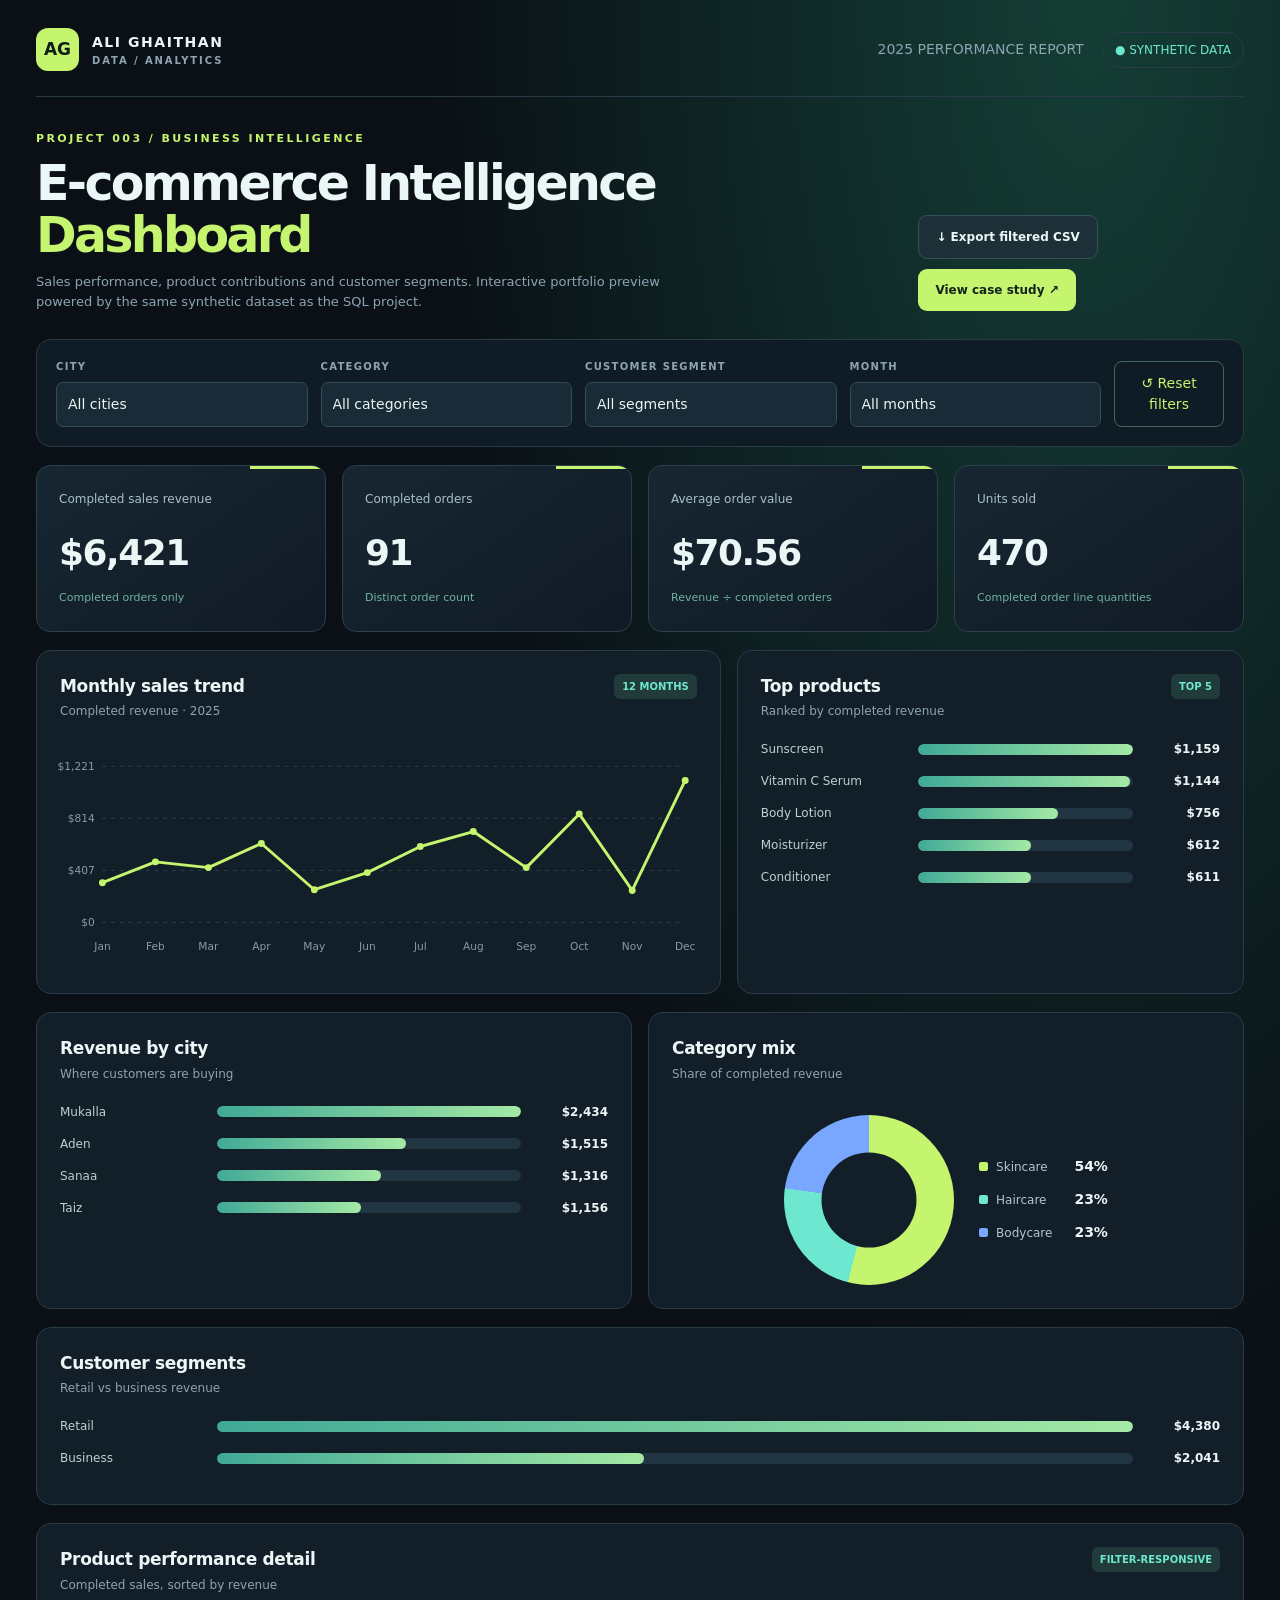
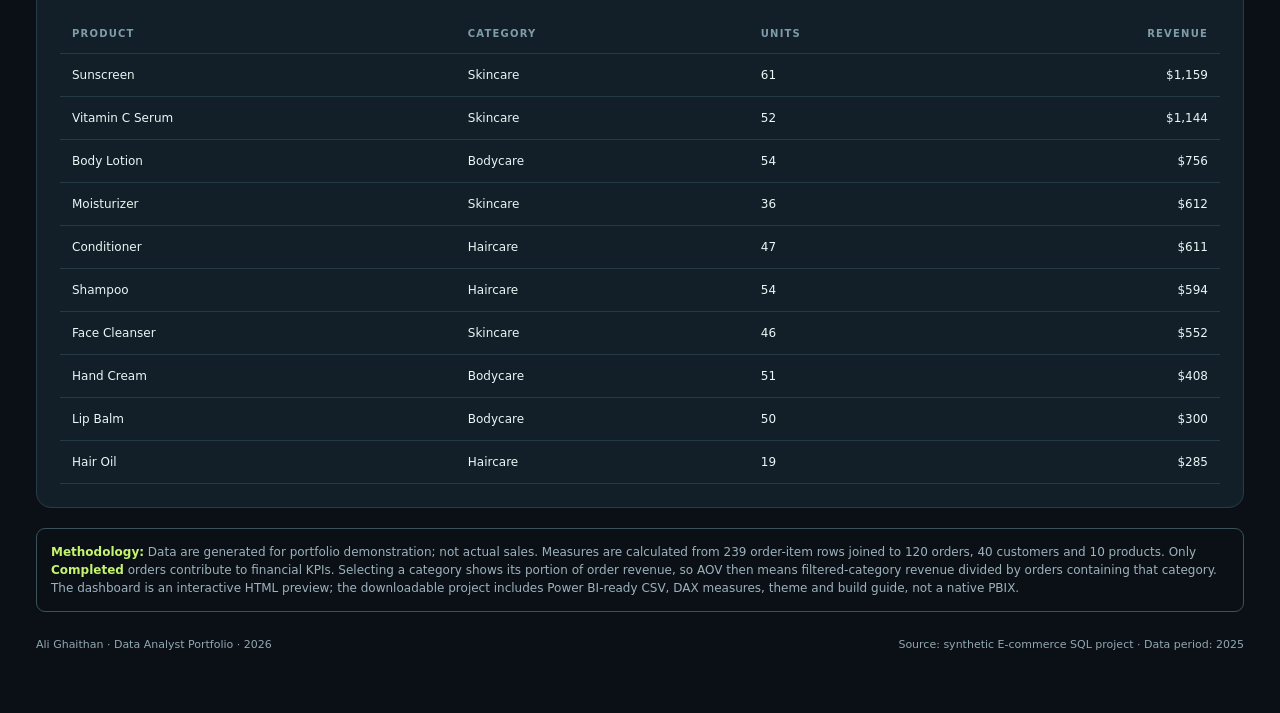
==== dashboard/ecommerce-powerbi-preview.html @ e49238be "Add interactive E-commerce dashboard preview for Project 003" ====
<!DOCTYPE html><html lang="en"><head><meta charset="utf-8"><meta name="viewport" content="width=device-width,initial-scale=1"><title>E-commerce Intelligence Dashboard | Ali Ghaithan</title><meta name="description" content="Interactive synthetic e-commerce sales dashboard by Ali Ghaithan: KPIs, monthly performance, top products and city analysis.">
<style>
:root{color-scheme:dark;--bg:#0a1016;--card:#121e28;--panel:#111c26;--stroke:#293b49;--ink:#ebf6f6;--muted:#8da4b3;--lime:#c5f46e;--aqua:#6de7cf;--gold:#f3ca7f;--blue:#79a7ff;--track:#223543}*{box-sizing:border-box}html{scroll-behavior:smooth}body{margin:0;background:radial-gradient(ellipse at 85% 0%,#143e35 0,transparent 43%),var(--bg);font:14px/1.5 'Segoe UI',Inter,system-ui,sans-serif;color:var(--ink)}a{color:inherit;text-decoration:none}button,select{font:inherit}button{cursor:pointer}.wrap{max-width:1440px;margin:auto;padding:28px 36px 60px}.top{display:flex;align-items:center;justify-content:space-between;border-bottom:1px solid var(--stroke);padding-bottom:25px;gap:15px}.brand{display:flex;gap:13px;align-items:center;font-weight:800;letter-spacing:.11em}.mark{display:grid;place-items:center;border-radius:12px;width:43px;height:43px;background:var(--lime);color:#0e1d15;font-size:17px;letter-spacing:0}.brand small{font-size:10px;color:var(--muted);display:block;letter-spacing:.19em;font-weight:600}.topright{color:var(--muted);display:flex;gap:18px;align-items:center}.pill{border:1px solid var(--stroke);border-radius:100px;padding:8px 12px;font-size:12px;color:var(--aqua)}.hero{display:flex;justify-content:space-between;gap:30px;align-items:end;padding:34px 0 28px}.eyebrow{color:var(--lime);font-size:11px;letter-spacing:.22em;font-weight:800}.hero h1{font-size:clamp(29px,4vw,49px);letter-spacing:-.055em;line-height:1.07;margin:10px 0}.hero p{color:var(--muted);margin:0;font-size:13px;max-width:650px}.actions{display:flex;gap:10px;flex-wrap:wrap}.btn{background:var(--lime);color:#14231c;border:0;padding:12px 17px;border-radius:9px;font-size:12px;font-weight:800}.btn.secondary{background:#1d3037;color:var(--ink);border:1px solid #37505b}.filters{display:grid;grid-template-columns:repeat(4,minmax(0,1fr)) 110px;gap:13px;background:#101c25;border:1px solid var(--stroke);border-radius:15px;padding:19px;margin-bottom:18px}.selectbox label{display:block;color:var(--muted);font-size:10px;font-weight:800;text-transform:uppercase;letter-spacing:.13em;margin-bottom:8px}select{width:100%;background:#192b36;color:#e8f5f3;border:1px solid #354b59;border-radius:7px;padding:11px;appearance:none}.reset{align-self:end;color:var(--lime);border:1px solid #416558;border-radius:8px;background:transparent;padding:11px}.kpis{display:grid;grid-template-columns:repeat(4,minmax(0,1fr));gap:16px}.kpi{background:linear-gradient(145deg,#172732,#101a24);border:1px solid #2b404a;border-radius:14px;padding:24px 22px;position:relative;overflow:hidden}.kpi:before{content:"";position:absolute;right:0;top:0;width:75px;height:3px;background:var(--lime)}.kpi span{display:block;color:#aac0c5;font-size:12px;margin-bottom:18px}.kpi b{font-size:clamp(24px,2.8vw,36px);letter-spacing:-.04em}.kpi small{color:#6fb39f;display:block;font-size:11px;margin-top:10px}.dash-grid{display:grid;grid-template-columns:1.35fr 1fr;gap:16px;margin-top:18px}.panel{background:var(--card);border:1px solid var(--stroke);border-radius:15px;padding:23px;min-width:0}.panel header{display:flex;justify-content:space-between;align-items:start;gap:10px;margin-bottom:20px}.panel h2{font-size:17px;letter-spacing:-.02em;margin:0 0 3px}.sub{font-size:12px;color:var(--muted);margin:0}.chip{border-radius:6px;padding:5px 8px;background:#203b39;color:var(--aqua);font-size:10px;font-weight:800}.chart{width:100%;height:230px}.chart svg{width:100%;height:100%;overflow:visible}.axis-label{fill:#849da8;font-size:11px}.gridline{stroke:#294250;stroke-width:1;stroke-dasharray:4 5}.spark{fill:none;stroke:var(--lime);stroke-width:3;stroke-linecap:round;stroke-linejoin:round}.sparkdot{fill:var(--lime)}.barrow{display:grid;grid-template-columns:minmax(85px,145px) minmax(0,1fr) 75px;gap:12px;align-items:center;margin:14px 0}.barrow .name{white-space:nowrap;overflow:hidden;text-overflow:ellipsis;color:#bdd0d3;font-size:12px}.bartrack{height:11px;border-radius:10px;background:var(--track);overflow:hidden}.barfill{height:100%;border-radius:10px;background:linear-gradient(90deg,#40a996,#a4e9a5)}.barval{text-align:right;font-weight:800;font-size:12px}.twocol{display:grid;grid-template-columns:repeat(2,minmax(0,1fr));gap:16px;margin-top:18px}.donutarea{display:flex;gap:25px;align-items:center;justify-content:center;padding-top:12px}.donut{width:170px;height:170px;border-radius:50%;position:relative;flex-shrink:0}.donut:after{content:"";width:95px;height:95px;background:var(--card);border-radius:50%;position:absolute;top:50%;left:50%;transform:translate(-50%,-50%)}.legend{display:grid;gap:12px}.legend .row{display:flex;gap:8px;align-items:center;min-width:0}.dot{width:9px;height:9px;border-radius:2px;flex-shrink:0}.legend span{color:#b3c6ce;font-size:12px}.legend b{margin-left:auto;padding-left:14px}.full{grid-column:1 / -1}.tabl{width:100%;border-collapse:collapse}.tabl th{color:#7e9ca9;font-size:10px;text-transform:uppercase;letter-spacing:.12em;font-weight:700}.tabl th,.tabl td{padding:12px;text-align:left;border-bottom:1px solid #263a46}.tabl th:last-child,.tabl td:last-child{text-align:right}.tabl td{font-size:12px}.note{margin-top:20px;color:#9db2bd;font-size:12px;border:1px solid #3c525b;border-radius:9px;padding:14px}.note strong{color:var(--lime)}.footer{display:flex;justify-content:space-between;gap:12px;color:#91a7b2;margin-top:25px;font-size:11px}.empty{color:var(--muted);padding:25px;text-align:center}.bar-legend{color:#9cafba;font-size:11px}.scroll{overflow:auto}.download{white-space:nowrap}@media(max-width:1050px){.dash-grid,.twocol{grid-template-columns:1fr}.filters{grid-template-columns:repeat(2,1fr)}.kpis{grid-template-columns:repeat(2,1fr)}}@media(max-width:650px){.wrap{padding:16px}.filters{grid-template-columns:1fr 1fr}.reset{grid-column:1/-1}.hero{display:block}.actions{margin-top:22px}.topright{display:none}.panel{padding:16px}.kpi{padding:18px 14px}.kpi b{font-size:24px}.donutarea{flex-wrap:wrap}.footer{display:block}.barrow{grid-template-columns:85px 1fr 60px;gap:6px}}
</style></head><body><div class="wrap"><nav class="top"><a href="../index.html" class="brand"><span class="mark">AG</span><span>ALI GHAITHAN <small>DATA / ANALYTICS</small></span></a><div class="topright"><span>2025 PERFORMANCE REPORT</span><span class="pill">● SYNTHETIC DATA</span></div></nav><div class="hero"><div><div class="eyebrow">PROJECT 003 / BUSINESS INTELLIGENCE</div><h1>E-commerce Intelligence <span style="color:var(--lime)">Dashboard</span></h1><p>Sales performance, product contributions and customer segments. Interactive portfolio preview powered by the same synthetic dataset as the SQL project.</p></div><div class="actions"><button class="btn secondary" id="export">↓ Export filtered CSV</button><a class="btn" href="../projects/ecommerce-powerbi.html">View case study ↗</a></div></div>
<div class="filters"><div class="selectbox"><label for="city">City</label><select id="city"><option value="all">All cities</option><option>Aden</option><option>Taiz</option><option>Sanaa</option><option>Mukalla</option></select></div><div class="selectbox"><label for="cat">Category</label><select id="cat"><option value="all">All categories</option><option>Skincare</option><option>Haircare</option><option>Bodycare</option></select></div><div class="selectbox"><label for="seg">Customer segment</label><select id="seg"><option value="all">All segments</option><option>Retail</option><option>Business</option></select></div><div class="selectbox"><label for="month">Month</label><select id="month"><option value="all">All months</option></select></div><button class="reset" id="reset">↺ Reset filters</button></div>
<div class="kpis"><div class="kpi"><span>Completed sales revenue</span><b id="revenue">—</b><small>Completed orders only</small></div><div class="kpi"><span>Completed orders</span><b id="orders">—</b><small>Distinct order count</small></div><div class="kpi"><span>Average order value</span><b id="aov">—</b><small>Revenue ÷ completed orders</small></div><div class="kpi"><span>Units sold</span><b id="units">—</b><small>Completed order line quantities</small></div></div>
<div class="dash-grid"><section class="panel"><header><div><h2>Monthly sales trend</h2><p class="sub">Completed revenue · 2025</p></div><span class="chip">12 MONTHS</span></header><div class="chart" id="trend"></div></section><section class="panel"><header><div><h2>Top products</h2><p class="sub">Ranked by completed revenue</p></div><span class="chip">TOP 5</span></header><div id="products"></div></section></div><div class="twocol"><section class="panel"><header><div><h2>Revenue by city</h2><p class="sub">Where customers are buying</p></div></header><div id="cities"></div></section><section class="panel"><header><div><h2>Category mix</h2><p class="sub">Share of completed revenue</p></div></header><div class="donutarea"><div id="donut" class="donut"></div><div class="legend" id="legend"></div></div></section></div><section class="panel" style="margin-top:18px"><header><div><h2>Customer segments</h2><p class="sub">Retail vs business revenue</p></div></header><div id="segments"></div></section><section class="panel" style="margin-top:18px"><header><div><h2>Product performance detail</h2><p class="sub">Completed sales, sorted by revenue</p></div><span class="chip">FILTER-RESPONSIVE</span></header><div class="scroll"><table class="tabl"><thead><tr><th>Product</th><th>Category</th><th>Units</th><th>Revenue</th></tr></thead><tbody id="detail"></tbody></table></div></section><div class="note"><strong>Methodology:</strong> Data are generated for portfolio demonstration; not actual sales. Measures are calculated from 239 order-item rows joined to 120 orders, 40 customers and 10 products. Only <strong>Completed</strong> orders contribute to financial KPIs. Selecting a category shows its portion of order revenue, so AOV then means filtered-category revenue divided by orders containing that category. The dashboard is an interactive HTML preview; the downloadable project includes Power BI-ready CSV, DAX measures, theme and build guide, not a native PBIX.</div><div class="footer"><span>Ali Ghaithan · Data Analyst Portfolio · 2026</span><span>Source: synthetic E-commerce SQL project · Data period: 2025</span></div></div>
<script id="facts" type="application/json">[[1,3,0,1,0,8,3,6,30],[2,8,1,0,0,5,2,15,38],[2,8,1,0,0,3,4,19,38],[3,1,1,0,0,2,4,17,6],[4,2,0,1,0,7,1,8,39],[4,2,0,1,0,8,1,6,39],[4,2,0,1,0,4,3,11,39],[5,2,0,2,0,7,1,8,22],[6,9,0,1,1,1,2,22,17],[6,9,0,1,1,4,3,11,17],[6,9,0,1,1,3,2,19,17],[7,9,1,0,0,5,1,15,35],[7,9,1,0,0,7,3,8,35],[7,9,1,0,0,0,3,12,35],[8,1,0,3,0,1,1,22,16],[8,1,0,3,0,9,2,13,16],[8,1,0,3,0,7,2,8,16],[9,10,0,2,0,9,2,13,31],[9,10,0,2,0,6,3,14,31],[9,10,0,2,0,3,4,19,31],[10,8,1,1,0,1,2,22,24],[10,8,1,1,0,3,1,19,24],[11,1,0,2,0,9,2,13,22],[12,2,0,0,0,3,1,19,1],[13,6,0,2,0,4,4,11,3],[14,10,0,2,1,9,4,13,14],[14,10,0,2,1,7,4,8,14],[14,10,0,2,1,3,2,19,14],[15,2,0,2,0,6,4,14,7],[15,2,0,2,0,9,1,13,7],[16,2,0,2,0,1,2,22,7],[16,2,0,2,0,3,2,19,7],[17,8,0,0,0,4,4,11,35],[18,2,0,3,0,1,1,22,16],[18,2,0,3,0,0,2,12,16],[18,2,0,3,0,8,2,6,16],[19,9,0,3,1,0,4,12,27],[19,9,0,3,1,2,1,17,27],[20,5,1,2,0,4,4,11,25],[20,5,1,2,0,6,2,14,25],[21,6,0,1,0,9,1,13,13],[22,1,0,1,1,8,2,6,21],[22,1,0,1,1,9,1,13,21],[23,2,1,3,1,9,1,13,33],[24,7,0,3,0,3,4,19,16],[24,7,0,3,0,0,3,12,16],[24,7,0,3,0,1,3,22,16],[25,12,0,2,1,4,4,11,14],[26,12,0,3,0,5,1,15,9],[26,12,0,3,0,1,4,22,9],[27,10,2,3,1,8,2,6,40],[28,5,0,3,1,1,3,22,33],[28,5,0,3,1,3,3,19,33],[29,8,1,0,0,4,3,11,11],[29,8,1,0,0,8,1,6,11],[29,8,1,0,0,0,2,12,11],[30,3,1,1,1,8,3,6,17],[30,3,1,1,1,2,2,17,17],[30,3,1,1,1,4,3,11,17],[31,12,0,2,1,8,3,6,14],[31,12,0,2,1,7,1,8,14],[32,11,0,0,0,0,3,12,6],[32,11,0,0,0,9,2,13,6],[33,3,0,1,1,6,1,14,17],[33,3,0,1,1,8,1,6,17],[33,3,0,1,1,0,2,12,17],[34,1,1,0,0,8,2,6,35],[34,1,1,0,0,2,1,17,35],[34,1,1,0,0,6,3,14,35],[35,1,1,1,0,3,1,19,24],[36,10,1,0,0,9,2,13,23],[36,10,1,0,0,2,2,17,23],[37,7,0,3,1,5,3,15,12],[37,7,0,3,1,6,2,14,12],[37,7,0,3,1,3,1,19,12],[38,1,1,2,0,3,4,19,25],[39,6,0,0,0,3,1,19,23],[40,7,0,1,0,4,3,11,13],[41,7,0,3,1,5,3,15,33],[41,7,0,3,1,0,2,12,33],[41,7,0,3,1,1,3,22,33],[42,2,0,2,0,5,1,15,3],[42,2,0,2,0,6,4,14,3],[43,4,0,3,1,6,3,14,37],[43,4,0,3,1,0,4,12,37],[43,4,0,3,1,3,1,19,37],[44,11,0,2,0,4,3,11,22],[45,6,0,3,1,8,2,6,27],[45,6,0,3,1,2,4,17,27],[46,12,0,2,0,9,3,13,25],[47,10,1,3,1,4,4,11,26],[47,10,1,3,1,3,3,19,26],[48,8,0,1,0,8,4,6,30],[49,12,0,0,0,9,2,13,11],[49,12,0,0,0,5,3,15,11],[49,12,0,0,0,1,2,22,11],[50,3,0,1,0,7,1,8,13],[51,8,1,1,0,3,4,19,30],[51,8,1,1,0,6,2,14,30],[51,8,1,1,0,7,2,8,30],[52,2,0,0,0,2,4,17,1],[53,10,0,0,0,7,2,8,4],[54,12,0,1,0,9,4,13,30],[54,12,0,1,0,5,4,15,30],[54,12,0,1,0,7,2,8,30],[55,8,0,2,0,4,4,11,31],[56,5,0,3,0,4,3,11,16],[56,5,0,3,0,3,3,19,16],[56,5,0,3,0,9,1,13,16],[57,3,0,3,0,2,4,17,9],[57,3,0,3,0,3,4,19,9],[57,3,0,3,0,1,3,22,9],[58,8,0,0,0,6,4,14,35],[59,12,0,0,0,6,3,14,38],[59,12,0,0,0,7,3,8,38],[59,12,0,0,0,0,4,12,38],[60,10,0,3,1,9,2,13,27],[60,10,0,3,1,3,3,19,27],[60,10,0,3,1,7,4,8,27],[61,1,0,2,1,6,2,14,32],[61,1,0,2,1,2,1,17,32],[61,1,0,2,1,7,4,8,32],[62,10,0,0,0,6,2,14,38],[63,4,0,1,0,5,4,15,30],[63,4,0,1,0,3,3,19,30],[64,7,0,2,0,4,4,11,22],[64,7,0,2,0,1,1,22,22],[65,1,2,0,0,3,1,19,35],[65,1,2,0,0,1,1,22,35],[66,4,1,3,0,2,4,17,16],[66,4,1,3,0,3,1,19,16],[66,4,1,3,0,9,2,13,16],[67,12,0,1,0,2,2,17,30],[67,12,0,1,0,1,3,22,30],[68,10,0,2,0,9,4,13,7],[68,10,0,2,0,6,2,14,7],[69,10,0,3,0,3,1,19,5],[69,10,0,3,0,1,1,22,5],[69,10,0,3,0,4,3,11,5],[70,8,0,0,0,8,3,6,35],[71,8,0,0,0,6,3,14,1],[72,12,0,1,0,8,3,6,30],[73,10,0,3,1,6,3,14,40],[73,10,0,3,1,4,2,11,40],[74,5,1,0,0,7,4,8,6],[75,1,0,2,0,2,2,17,22],[75,1,0,2,0,7,3,8,22],[76,6,0,1,1,4,2,11,17],[76,6,0,1,1,8,1,6,17],[76,6,0,1,1,0,2,12,17],[77,9,0,3,1,7,4,8,27],[78,1,0,1,0,6,2,14,29],[79,12,0,3,0,8,3,6,20],[79,12,0,3,0,9,4,13,20],[80,6,0,0,1,4,3,11,36],[80,6,0,0,1,9,2,13,36],[81,4,0,0,0,8,2,6,8],[81,4,0,0,0,2,4,17,8],[81,4,0,0,0,3,3,19,8],[82,9,0,0,0,3,3,19,38],[83,7,0,0,0,8,2,6,15],[84,1,2,1,0,4,1,11,18],[84,1,2,1,0,2,1,17,18],[84,1,2,1,0,7,3,8,18],[85,9,0,2,0,0,3,12,31],[86,2,0,2,0,7,1,8,31],[86,2,0,2,0,1,2,22,31],[87,10,2,3,1,3,1,19,10],[88,8,0,0,1,3,4,19,36],[88,8,0,0,1,8,4,6,36],[88,8,0,0,1,6,3,14,36],[89,8,0,0,0,0,2,12,38],[89,8,0,0,0,1,3,22,38],[89,8,0,0,0,3,1,19,38],[90,5,0,0,0,2,1,17,11],[91,8,0,3,1,4,2,11,27],[91,8,0,3,1,0,3,12,27],[92,12,1,3,0,3,3,19,19],[93,12,0,0,0,6,1,14,38],[94,4,0,0,0,2,1,17,35],[94,4,0,0,0,1,2,22,35],[95,11,0,3,0,4,4,11,20],[95,11,0,3,0,7,3,8,20],[95,11,0,3,0,1,4,22,20],[96,9,0,1,0,1,4,22,18],[96,9,0,1,0,0,3,12,18],[97,5,0,1,0,9,1,13,39],[98,10,0,1,0,7,4,8,18],[99,4,2,1,0,7,4,8,18],[99,4,2,1,0,1,3,22,18],[100,6,0,3,1,2,3,17,27],[101,12,0,3,1,6,4,14,27],[101,12,0,3,1,8,1,6,27],[101,12,0,3,1,0,3,12,27],[102,6,0,1,1,8,4,6,17],[102,6,0,1,1,0,4,12,17],[103,4,0,0,0,7,2,8,4],[103,4,0,0,0,9,3,13,4],[103,4,0,0,0,0,2,12,4],[104,8,1,3,0,1,2,22,19],[104,8,1,3,0,0,2,12,19],[105,10,0,3,0,1,1,22,20],[105,10,0,3,0,3,4,19,20],[106,11,1,0,0,4,3,11,8],[106,11,1,0,0,8,4,6,8],[107,8,0,2,0,2,2,17,31],[107,8,0,2,0,6,1,14,31],[107,8,0,2,0,3,3,19,31],[108,6,2,3,1,4,3,11,27],[108,6,2,3,1,0,4,12,27],[108,6,2,3,1,9,2,13,27],[109,10,0,1,0,8,4,6,29],[109,10,0,1,0,9,4,13,29],[110,4,2,1,1,9,4,13,21],[111,7,0,0,0,7,2,8,15],[111,7,0,0,0,6,4,14,15],[111,7,0,0,0,8,1,6,15],[112,9,2,3,0,1,1,22,9],[112,9,2,3,0,7,4,8,9],[113,3,0,0,0,2,3,17,1],[113,3,0,0,0,1,3,22,1],[113,3,0,0,0,7,4,8,1],[114,6,1,0,0,6,1,14,6],[114,6,1,0,0,5,1,15,6],[114,6,1,0,0,7,2,8,6],[115,4,0,3,0,1,4,22,19],[115,4,0,3,0,9,2,13,19],[116,1,0,3,0,4,3,11,20],[117,8,0,1,0,6,2,14,24],[117,8,0,1,0,2,1,17,24],[117,8,0,1,0,8,4,6,24],[118,12,0,3,1,2,3,17,40],[118,12,0,3,1,3,4,19,40],[118,12,0,3,1,7,3,8,40],[119,8,1,0,0,8,4,6,1],[119,8,1,0,0,2,3,17,1],[119,8,1,0,0,1,3,22,1],[120,12,0,2,1,3,4,19,28],[120,12,0,2,1,6,1,14,28]]</script><script>
const raw=JSON.parse(document.getElementById('facts').textContent);
const cities=['Aden','Taiz','Sanaa','Mukalla'],segs=['Retail','Business'],products=['Face Cleanser','Vitamin C Serum','Moisturizer','Sunscreen','Shampoo','Hair Oil','Body Lotion','Hand Cream','Lip Balm','Conditioner'],cats=['Skincare','Skincare','Skincare','Skincare','Haircare','Haircare','Bodycare','Bodycare','Bodycare','Haircare'],months=['Jan','Feb','Mar','Apr','May','Jun','Jul','Aug','Sep','Oct','Nov','Dec'];
const money=n=>new Intl.NumberFormat('en-US',{style:'currency',currency:'USD',maximumFractionDigits:0}).format(n);const int=n=>new Intl.NumberFormat('en-US').format(n);
const rows=raw.map(x=>({id:x[0],month:x[1],status:x[2],city:cities[x[3]],segment:segs[x[4]],product:products[x[5]],category:cats[x[5]],qty:x[6],price:x[7],customer:x[8],value:x[6]*x[7]}));
const el=id=>document.getElementById(id);
for(let i=1;i<=12;i++){const opt=document.createElement('option');opt.value=String(i);opt.textContent=months[i-1]+' 2025';el('month').appendChild(opt)}
const total=(ar,field)=>ar.reduce((s,x)=>s+x[field],0);
const group=(data,key)=>{const map=new Map();for(const r of data){const k=r[key];let v=map.get(k)||{name:k,revenue:0,units:0};v.revenue+=r.value;v.units+=r.qty;map.set(k,v)}return [...map.values()].sort((a,b)=>b.revenue-a.revenue)};
function bars(target,data,maxItems=5){const ar=data.slice(0,maxItems),max=Math.max(1,...ar.map(x=>x.revenue));el(target).innerHTML=ar.length?ar.map(x=>`<div class="barrow"><span class="name" title="${x.name}">${x.name}</span><div class="bartrack"><div class="barfill" style="width:${100*x.revenue/max}%"></div></div><b class="barval">${money(x.revenue)}</b></div>`).join(''):'<p class="empty">No sales match these filters.</p>'}
function trend(data){let by=Array(12).fill(0);data.forEach(r=>by[r.month-1]+=r.value);const W=660,H=220,left=44,right=12,top=18,bottom=40,ww=W-left-right,hh=H-top-bottom,max=Math.max(1,...by)*1.10;
const p=by.map((v,i)=>[left+ww*i/11,top+hh*(1-v/max)]);const path=p.map((x,i)=>(i?'L':'M')+x[0].toFixed(1)+' '+x[1].toFixed(1)).join(' ');
let str='<svg viewBox="0 0 '+W+' '+H+'" role="img" aria-label="Monthly completed revenue line chart">';for(let j=0;j<=3;j++){let y=top+hh*j/3;str+=`<line class="gridline" x1="${left}" y1="${y}" x2="${W-right}" y2="${y}"/><text class="axis-label" x="${left-8}" y="${y+4}" text-anchor="end">${money(max*(1-j/3))}</text>`}str+=`<path class="spark" d="${path}"/>`;for(let i=0;i<12;i++){str+=`<circle class="sparkdot" cx="${p[i][0]}" cy="${p[i][1]}" r="3.6"><title>${months[i]}: ${money(by[i])}</title></circle><text class="axis-label" x="${p[i][0]}" y="${H-12}" text-anchor="middle">${months[i]}</text>`}el('trend').innerHTML=str+'</svg>'}
function donut(data){const names=['Skincare','Haircare','Bodycare'],colors=['#c5f46e','#6de7cf','#79a7ff'];let values=names.map(x=>total(data.filter(r=>r.category===x),'value')),sum=values.reduce((a,b)=>a+b,0),angle=0,parts=[];for(let i=0;i<3;i++){let next=angle+(sum?values[i]/sum*360:0);parts.push(`${colors[i]} ${angle}deg ${next}deg`);angle=next}el('donut').style.background=sum?'conic-gradient('+parts.join(',')+')':'#273944';el('legend').innerHTML=names.map((n,i)=>`<div class="row"><i class="dot" style="background:${colors[i]}"></i><span>${n}</span><b>${sum?Math.round(100*values[i]/sum):0}%</b></div>`).join('')}
function render(){const fc=el('city').value,cat=el('cat').value,seg=el('seg').value,month=el('month').value;const data=rows.filter(r=>r.status===0&&(fc==='all'||r.city===fc)&&(cat==='all'||r.category===cat)&&(seg==='all'||r.segment===seg)&&(month==='all'||r.month===Number(month)));let orders=new Set(data.map(r=>r.id)).size,revenue=total(data,'value');el('revenue').textContent=money(revenue);el('orders').textContent=int(orders);el('aov').textContent=new Intl.NumberFormat('en-US',{style:'currency',currency:'USD',minimumFractionDigits:2,maximumFractionDigits:2}).format(orders?revenue/orders:0);el('units').textContent=int(total(data,'qty'));trend(data);bars('products',group(data,'product'));bars('cities',group(data,'city'),4);bars('segments',group(data,'segment'),2);donut(data);let ps=group(data,'product');el('detail').innerHTML=ps.map(x=>`<tr><td>${x.name}</td><td>${cats[products.indexOf(x.name)]}</td><td>${int(x.units)}</td><td>${money(x.revenue)}</td></tr>`).join('')||'<tr><td colspan="4">No matching records</td></tr>';window.currentData=data}
['city','cat','seg','month'].forEach(x=>el(x).addEventListener('change',render));el('reset').addEventListener('click',()=>{['city','cat','seg','month'].forEach(x=>el(x).value='all');render()});el('export').addEventListener('click',()=>{const fields=['OrderID','Month','City','Segment','Product','Category','Quantity','UnitPrice','Revenue'];const lines=[fields.join(',')].concat(window.currentData.map(r=>[r.id,'2025-'+String(r.month).padStart(2,'0'),r.city,r.segment,'"'+r.product.replace(/"/g,'""')+'"',r.category,r.qty,r.price,r.value].join(',')));let a=document.createElement('a');a.href=URL.createObjectURL(new Blob([lines.join('\n')],{type:'text/csv'}));a.download='ecommerce_filtered_completed_sales.csv';a.click();setTimeout(()=>URL.revokeObjectURL(a.href),1000)});render();
</script></body></html>
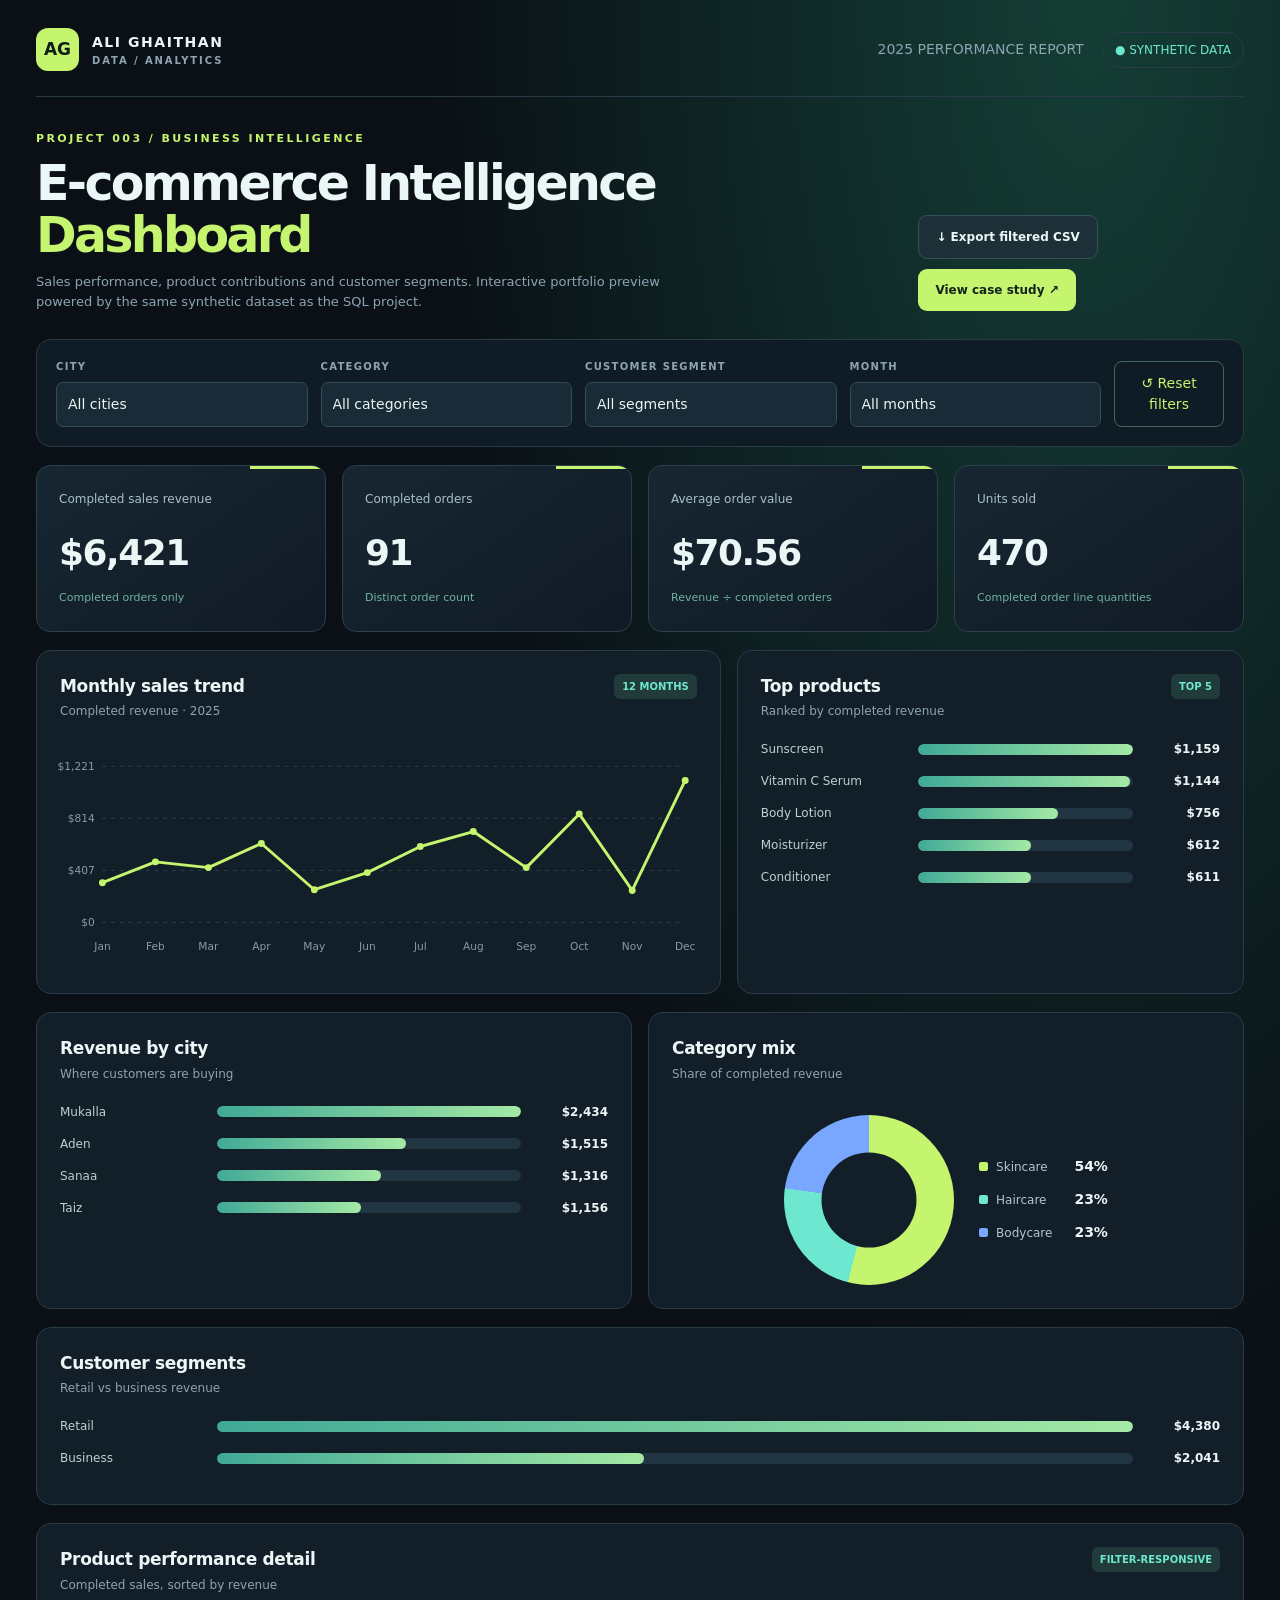
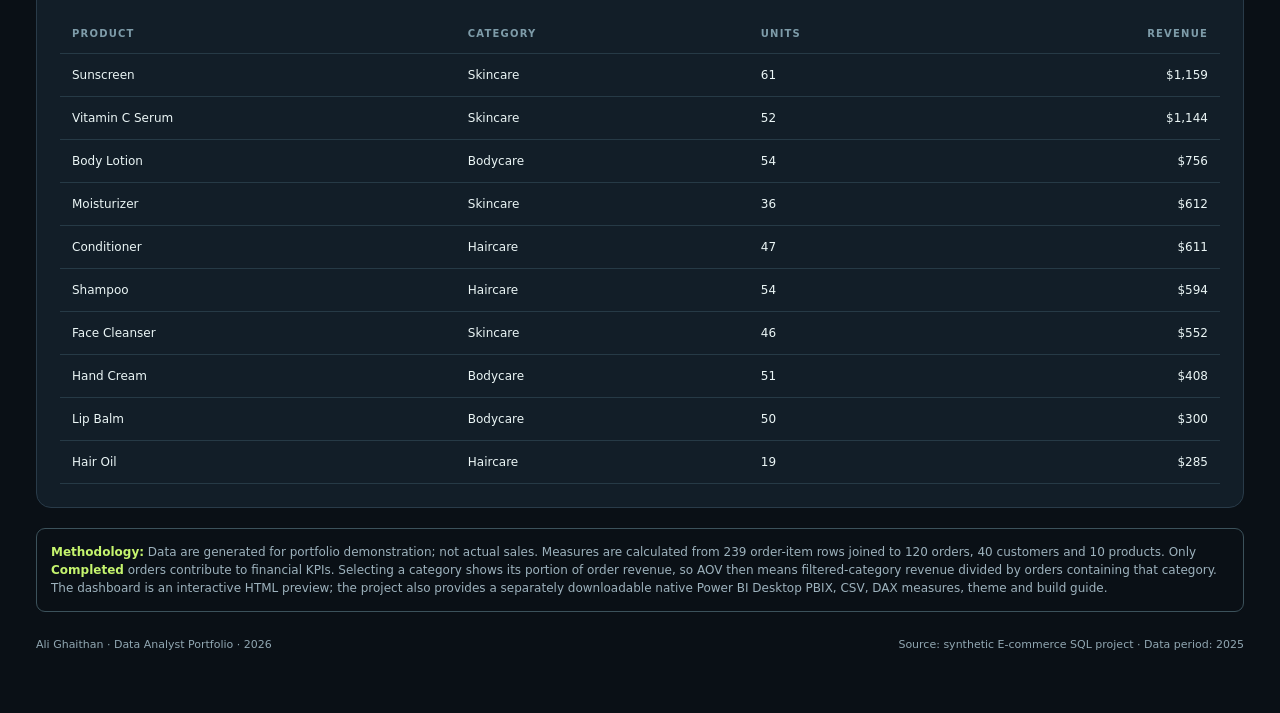
==== commit 4634721b: "Improve portfolio copy and align Power BI project details" ====
--- a/dashboard/ecommerce-powerbi-preview.html
+++ b/dashboard/ecommerce-powerbi-preview.html
@@ -4,7 +4,7 @@
 </style></head><body><div class="wrap"><nav class="top"><a href="../index.html" class="brand"><span class="mark">AG</span><span>ALI GHAITHAN <small>DATA / ANALYTICS</small></span></a><div class="topright"><span>2025 PERFORMANCE REPORT</span><span class="pill">● SYNTHETIC DATA</span></div></nav><div class="hero"><div><div class="eyebrow">PROJECT 003 / BUSINESS INTELLIGENCE</div><h1>E-commerce Intelligence <span style="color:var(--lime)">Dashboard</span></h1><p>Sales performance, product contributions and customer segments. Interactive portfolio preview powered by the same synthetic dataset as the SQL project.</p></div><div class="actions"><button class="btn secondary" id="export">↓ Export filtered CSV</button><a class="btn" href="../projects/ecommerce-powerbi.html">View case study ↗</a></div></div>
 <div class="filters"><div class="selectbox"><label for="city">City</label><select id="city"><option value="all">All cities</option><option>Aden</option><option>Taiz</option><option>Sanaa</option><option>Mukalla</option></select></div><div class="selectbox"><label for="cat">Category</label><select id="cat"><option value="all">All categories</option><option>Skincare</option><option>Haircare</option><option>Bodycare</option></select></div><div class="selectbox"><label for="seg">Customer segment</label><select id="seg"><option value="all">All segments</option><option>Retail</option><option>Business</option></select></div><div class="selectbox"><label for="month">Month</label><select id="month"><option value="all">All months</option></select></div><button class="reset" id="reset">↺ Reset filters</button></div>
 <div class="kpis"><div class="kpi"><span>Completed sales revenue</span><b id="revenue">—</b><small>Completed orders only</small></div><div class="kpi"><span>Completed orders</span><b id="orders">—</b><small>Distinct order count</small></div><div class="kpi"><span>Average order value</span><b id="aov">—</b><small>Revenue ÷ completed orders</small></div><div class="kpi"><span>Units sold</span><b id="units">—</b><small>Completed order line quantities</small></div></div>
-<div class="dash-grid"><section class="panel"><header><div><h2>Monthly sales trend</h2><p class="sub">Completed revenue · 2025</p></div><span class="chip">12 MONTHS</span></header><div class="chart" id="trend"></div></section><section class="panel"><header><div><h2>Top products</h2><p class="sub">Ranked by completed revenue</p></div><span class="chip">TOP 5</span></header><div id="products"></div></section></div><div class="twocol"><section class="panel"><header><div><h2>Revenue by city</h2><p class="sub">Where customers are buying</p></div></header><div id="cities"></div></section><section class="panel"><header><div><h2>Category mix</h2><p class="sub">Share of completed revenue</p></div></header><div class="donutarea"><div id="donut" class="donut"></div><div class="legend" id="legend"></div></div></section></div><section class="panel" style="margin-top:18px"><header><div><h2>Customer segments</h2><p class="sub">Retail vs business revenue</p></div></header><div id="segments"></div></section><section class="panel" style="margin-top:18px"><header><div><h2>Product performance detail</h2><p class="sub">Completed sales, sorted by revenue</p></div><span class="chip">FILTER-RESPONSIVE</span></header><div class="scroll"><table class="tabl"><thead><tr><th>Product</th><th>Category</th><th>Units</th><th>Revenue</th></tr></thead><tbody id="detail"></tbody></table></div></section><div class="note"><strong>Methodology:</strong> Data are generated for portfolio demonstration; not actual sales. Measures are calculated from 239 order-item rows joined to 120 orders, 40 customers and 10 products. Only <strong>Completed</strong> orders contribute to financial KPIs. Selecting a category shows its portion of order revenue, so AOV then means filtered-category revenue divided by orders containing that category. The dashboard is an interactive HTML preview; the downloadable project includes Power BI-ready CSV, DAX measures, theme and build guide, not a native PBIX.</div><div class="footer"><span>Ali Ghaithan · Data Analyst Portfolio · 2026</span><span>Source: synthetic E-commerce SQL project · Data period: 2025</span></div></div>
+<div class="dash-grid"><section class="panel"><header><div><h2>Monthly sales trend</h2><p class="sub">Completed revenue · 2025</p></div><span class="chip">12 MONTHS</span></header><div class="chart" id="trend"></div></section><section class="panel"><header><div><h2>Top products</h2><p class="sub">Ranked by completed revenue</p></div><span class="chip">TOP 5</span></header><div id="products"></div></section></div><div class="twocol"><section class="panel"><header><div><h2>Revenue by city</h2><p class="sub">Where customers are buying</p></div></header><div id="cities"></div></section><section class="panel"><header><div><h2>Category mix</h2><p class="sub">Share of completed revenue</p></div></header><div class="donutarea"><div id="donut" class="donut"></div><div class="legend" id="legend"></div></div></section></div><section class="panel" style="margin-top:18px"><header><div><h2>Customer segments</h2><p class="sub">Retail vs business revenue</p></div></header><div id="segments"></div></section><section class="panel" style="margin-top:18px"><header><div><h2>Product performance detail</h2><p class="sub">Completed sales, sorted by revenue</p></div><span class="chip">FILTER-RESPONSIVE</span></header><div class="scroll"><table class="tabl"><thead><tr><th>Product</th><th>Category</th><th>Units</th><th>Revenue</th></tr></thead><tbody id="detail"></tbody></table></div></section><div class="note"><strong>Methodology:</strong> Data are generated for portfolio demonstration; not actual sales. Measures are calculated from 239 order-item rows joined to 120 orders, 40 customers and 10 products. Only <strong>Completed</strong> orders contribute to financial KPIs. Selecting a category shows its portion of order revenue, so AOV then means filtered-category revenue divided by orders containing that category. The dashboard is an interactive HTML preview; the project also provides a separately downloadable native Power BI Desktop PBIX, CSV, DAX measures, theme and build guide.</div><div class="footer"><span>Ali Ghaithan · Data Analyst Portfolio · 2026</span><span>Source: synthetic E-commerce SQL project · Data period: 2025</span></div></div>
 <script id="facts" type="application/json">[[1,3,0,1,0,8,3,6,30],[2,8,1,0,0,5,2,15,38],[2,8,1,0,0,3,4,19,38],[3,1,1,0,0,2,4,17,6],[4,2,0,1,0,7,1,8,39],[4,2,0,1,0,8,1,6,39],[4,2,0,1,0,4,3,11,39],[5,2,0,2,0,7,1,8,22],[6,9,0,1,1,1,2,22,17],[6,9,0,1,1,4,3,11,17],[6,9,0,1,1,3,2,19,17],[7,9,1,0,0,5,1,15,35],[7,9,1,0,0,7,3,8,35],[7,9,1,0,0,0,3,12,35],[8,1,0,3,0,1,1,22,16],[8,1,0,3,0,9,2,13,16],[8,1,0,3,0,7,2,8,16],[9,10,0,2,0,9,2,13,31],[9,10,0,2,0,6,3,14,31],[9,10,0,2,0,3,4,19,31],[10,8,1,1,0,1,2,22,24],[10,8,1,1,0,3,1,19,24],[11,1,0,2,0,9,2,13,22],[12,2,0,0,0,3,1,19,1],[13,6,0,2,0,4,4,11,3],[14,10,0,2,1,9,4,13,14],[14,10,0,2,1,7,4,8,14],[14,10,0,2,1,3,2,19,14],[15,2,0,2,0,6,4,14,7],[15,2,0,2,0,9,1,13,7],[16,2,0,2,0,1,2,22,7],[16,2,0,2,0,3,2,19,7],[17,8,0,0,0,4,4,11,35],[18,2,0,3,0,1,1,22,16],[18,2,0,3,0,0,2,12,16],[18,2,0,3,0,8,2,6,16],[19,9,0,3,1,0,4,12,27],[19,9,0,3,1,2,1,17,27],[20,5,1,2,0,4,4,11,25],[20,5,1,2,0,6,2,14,25],[21,6,0,1,0,9,1,13,13],[22,1,0,1,1,8,2,6,21],[22,1,0,1,1,9,1,13,21],[23,2,1,3,1,9,1,13,33],[24,7,0,3,0,3,4,19,16],[24,7,0,3,0,0,3,12,16],[24,7,0,3,0,1,3,22,16],[25,12,0,2,1,4,4,11,14],[26,12,0,3,0,5,1,15,9],[26,12,0,3,0,1,4,22,9],[27,10,2,3,1,8,2,6,40],[28,5,0,3,1,1,3,22,33],[28,5,0,3,1,3,3,19,33],[29,8,1,0,0,4,3,11,11],[29,8,1,0,0,8,1,6,11],[29,8,1,0,0,0,2,12,11],[30,3,1,1,1,8,3,6,17],[30,3,1,1,1,2,2,17,17],[30,3,1,1,1,4,3,11,17],[31,12,0,2,1,8,3,6,14],[31,12,0,2,1,7,1,8,14],[32,11,0,0,0,0,3,12,6],[32,11,0,0,0,9,2,13,6],[33,3,0,1,1,6,1,14,17],[33,3,0,1,1,8,1,6,17],[33,3,0,1,1,0,2,12,17],[34,1,1,0,0,8,2,6,35],[34,1,1,0,0,2,1,17,35],[34,1,1,0,0,6,3,14,35],[35,1,1,1,0,3,1,19,24],[36,10,1,0,0,9,2,13,23],[36,10,1,0,0,2,2,17,23],[37,7,0,3,1,5,3,15,12],[37,7,0,3,1,6,2,14,12],[37,7,0,3,1,3,1,19,12],[38,1,1,2,0,3,4,19,25],[39,6,0,0,0,3,1,19,23],[40,7,0,1,0,4,3,11,13],[41,7,0,3,1,5,3,15,33],[41,7,0,3,1,0,2,12,33],[41,7,0,3,1,1,3,22,33],[42,2,0,2,0,5,1,15,3],[42,2,0,2,0,6,4,14,3],[43,4,0,3,1,6,3,14,37],[43,4,0,3,1,0,4,12,37],[43,4,0,3,1,3,1,19,37],[44,11,0,2,0,4,3,11,22],[45,6,0,3,1,8,2,6,27],[45,6,0,3,1,2,4,17,27],[46,12,0,2,0,9,3,13,25],[47,10,1,3,1,4,4,11,26],[47,10,1,3,1,3,3,19,26],[48,8,0,1,0,8,4,6,30],[49,12,0,0,0,9,2,13,11],[49,12,0,0,0,5,3,15,11],[49,12,0,0,0,1,2,22,11],[50,3,0,1,0,7,1,8,13],[51,8,1,1,0,3,4,19,30],[51,8,1,1,0,6,2,14,30],[51,8,1,1,0,7,2,8,30],[52,2,0,0,0,2,4,17,1],[53,10,0,0,0,7,2,8,4],[54,12,0,1,0,9,4,13,30],[54,12,0,1,0,5,4,15,30],[54,12,0,1,0,7,2,8,30],[55,8,0,2,0,4,4,11,31],[56,5,0,3,0,4,3,11,16],[56,5,0,3,0,3,3,19,16],[56,5,0,3,0,9,1,13,16],[57,3,0,3,0,2,4,17,9],[57,3,0,3,0,3,4,19,9],[57,3,0,3,0,1,3,22,9],[58,8,0,0,0,6,4,14,35],[59,12,0,0,0,6,3,14,38],[59,12,0,0,0,7,3,8,38],[59,12,0,0,0,0,4,12,38],[60,10,0,3,1,9,2,13,27],[60,10,0,3,1,3,3,19,27],[60,10,0,3,1,7,4,8,27],[61,1,0,2,1,6,2,14,32],[61,1,0,2,1,2,1,17,32],[61,1,0,2,1,7,4,8,32],[62,10,0,0,0,6,2,14,38],[63,4,0,1,0,5,4,15,30],[63,4,0,1,0,3,3,19,30],[64,7,0,2,0,4,4,11,22],[64,7,0,2,0,1,1,22,22],[65,1,2,0,0,3,1,19,35],[65,1,2,0,0,1,1,22,35],[66,4,1,3,0,2,4,17,16],[66,4,1,3,0,3,1,19,16],[66,4,1,3,0,9,2,13,16],[67,12,0,1,0,2,2,17,30],[67,12,0,1,0,1,3,22,30],[68,10,0,2,0,9,4,13,7],[68,10,0,2,0,6,2,14,7],[69,10,0,3,0,3,1,19,5],[69,10,0,3,0,1,1,22,5],[69,10,0,3,0,4,3,11,5],[70,8,0,0,0,8,3,6,35],[71,8,0,0,0,6,3,14,1],[72,12,0,1,0,8,3,6,30],[73,10,0,3,1,6,3,14,40],[73,10,0,3,1,4,2,11,40],[74,5,1,0,0,7,4,8,6],[75,1,0,2,0,2,2,17,22],[75,1,0,2,0,7,3,8,22],[76,6,0,1,1,4,2,11,17],[76,6,0,1,1,8,1,6,17],[76,6,0,1,1,0,2,12,17],[77,9,0,3,1,7,4,8,27],[78,1,0,1,0,6,2,14,29],[79,12,0,3,0,8,3,6,20],[79,12,0,3,0,9,4,13,20],[80,6,0,0,1,4,3,11,36],[80,6,0,0,1,9,2,13,36],[81,4,0,0,0,8,2,6,8],[81,4,0,0,0,2,4,17,8],[81,4,0,0,0,3,3,19,8],[82,9,0,0,0,3,3,19,38],[83,7,0,0,0,8,2,6,15],[84,1,2,1,0,4,1,11,18],[84,1,2,1,0,2,1,17,18],[84,1,2,1,0,7,3,8,18],[85,9,0,2,0,0,3,12,31],[86,2,0,2,0,7,1,8,31],[86,2,0,2,0,1,2,22,31],[87,10,2,3,1,3,1,19,10],[88,8,0,0,1,3,4,19,36],[88,8,0,0,1,8,4,6,36],[88,8,0,0,1,6,3,14,36],[89,8,0,0,0,0,2,12,38],[89,8,0,0,0,1,3,22,38],[89,8,0,0,0,3,1,19,38],[90,5,0,0,0,2,1,17,11],[91,8,0,3,1,4,2,11,27],[91,8,0,3,1,0,3,12,27],[92,12,1,3,0,3,3,19,19],[93,12,0,0,0,6,1,14,38],[94,4,0,0,0,2,1,17,35],[94,4,0,0,0,1,2,22,35],[95,11,0,3,0,4,4,11,20],[95,11,0,3,0,7,3,8,20],[95,11,0,3,0,1,4,22,20],[96,9,0,1,0,1,4,22,18],[96,9,0,1,0,0,3,12,18],[97,5,0,1,0,9,1,13,39],[98,10,0,1,0,7,4,8,18],[99,4,2,1,0,7,4,8,18],[99,4,2,1,0,1,3,22,18],[100,6,0,3,1,2,3,17,27],[101,12,0,3,1,6,4,14,27],[101,12,0,3,1,8,1,6,27],[101,12,0,3,1,0,3,12,27],[102,6,0,1,1,8,4,6,17],[102,6,0,1,1,0,4,12,17],[103,4,0,0,0,7,2,8,4],[103,4,0,0,0,9,3,13,4],[103,4,0,0,0,0,2,12,4],[104,8,1,3,0,1,2,22,19],[104,8,1,3,0,0,2,12,19],[105,10,0,3,0,1,1,22,20],[105,10,0,3,0,3,4,19,20],[106,11,1,0,0,4,3,11,8],[106,11,1,0,0,8,4,6,8],[107,8,0,2,0,2,2,17,31],[107,8,0,2,0,6,1,14,31],[107,8,0,2,0,3,3,19,31],[108,6,2,3,1,4,3,11,27],[108,6,2,3,1,0,4,12,27],[108,6,2,3,1,9,2,13,27],[109,10,0,1,0,8,4,6,29],[109,10,0,1,0,9,4,13,29],[110,4,2,1,1,9,4,13,21],[111,7,0,0,0,7,2,8,15],[111,7,0,0,0,6,4,14,15],[111,7,0,0,0,8,1,6,15],[112,9,2,3,0,1,1,22,9],[112,9,2,3,0,7,4,8,9],[113,3,0,0,0,2,3,17,1],[113,3,0,0,0,1,3,22,1],[113,3,0,0,0,7,4,8,1],[114,6,1,0,0,6,1,14,6],[114,6,1,0,0,5,1,15,6],[114,6,1,0,0,7,2,8,6],[115,4,0,3,0,1,4,22,19],[115,4,0,3,0,9,2,13,19],[116,1,0,3,0,4,3,11,20],[117,8,0,1,0,6,2,14,24],[117,8,0,1,0,2,1,17,24],[117,8,0,1,0,8,4,6,24],[118,12,0,3,1,2,3,17,40],[118,12,0,3,1,3,4,19,40],[118,12,0,3,1,7,3,8,40],[119,8,1,0,0,8,4,6,1],[119,8,1,0,0,2,3,17,1],[119,8,1,0,0,1,3,22,1],[120,12,0,2,1,3,4,19,28],[120,12,0,2,1,6,1,14,28]]</script><script>
 const raw=JSON.parse(document.getElementById('facts').textContent);
 const cities=['Aden','Taiz','Sanaa','Mukalla'],segs=['Retail','Business'],products=['Face Cleanser','Vitamin C Serum','Moisturizer','Sunscreen','Shampoo','Hair Oil','Body Lotion','Hand Cream','Lip Balm','Conditioner'],cats=['Skincare','Skincare','Skincare','Skincare','Haircare','Haircare','Bodycare','Bodycare','Bodycare','Haircare'],months=['Jan','Feb','Mar','Apr','May','Jun','Jul','Aug','Sep','Oct','Nov','Dec'];
